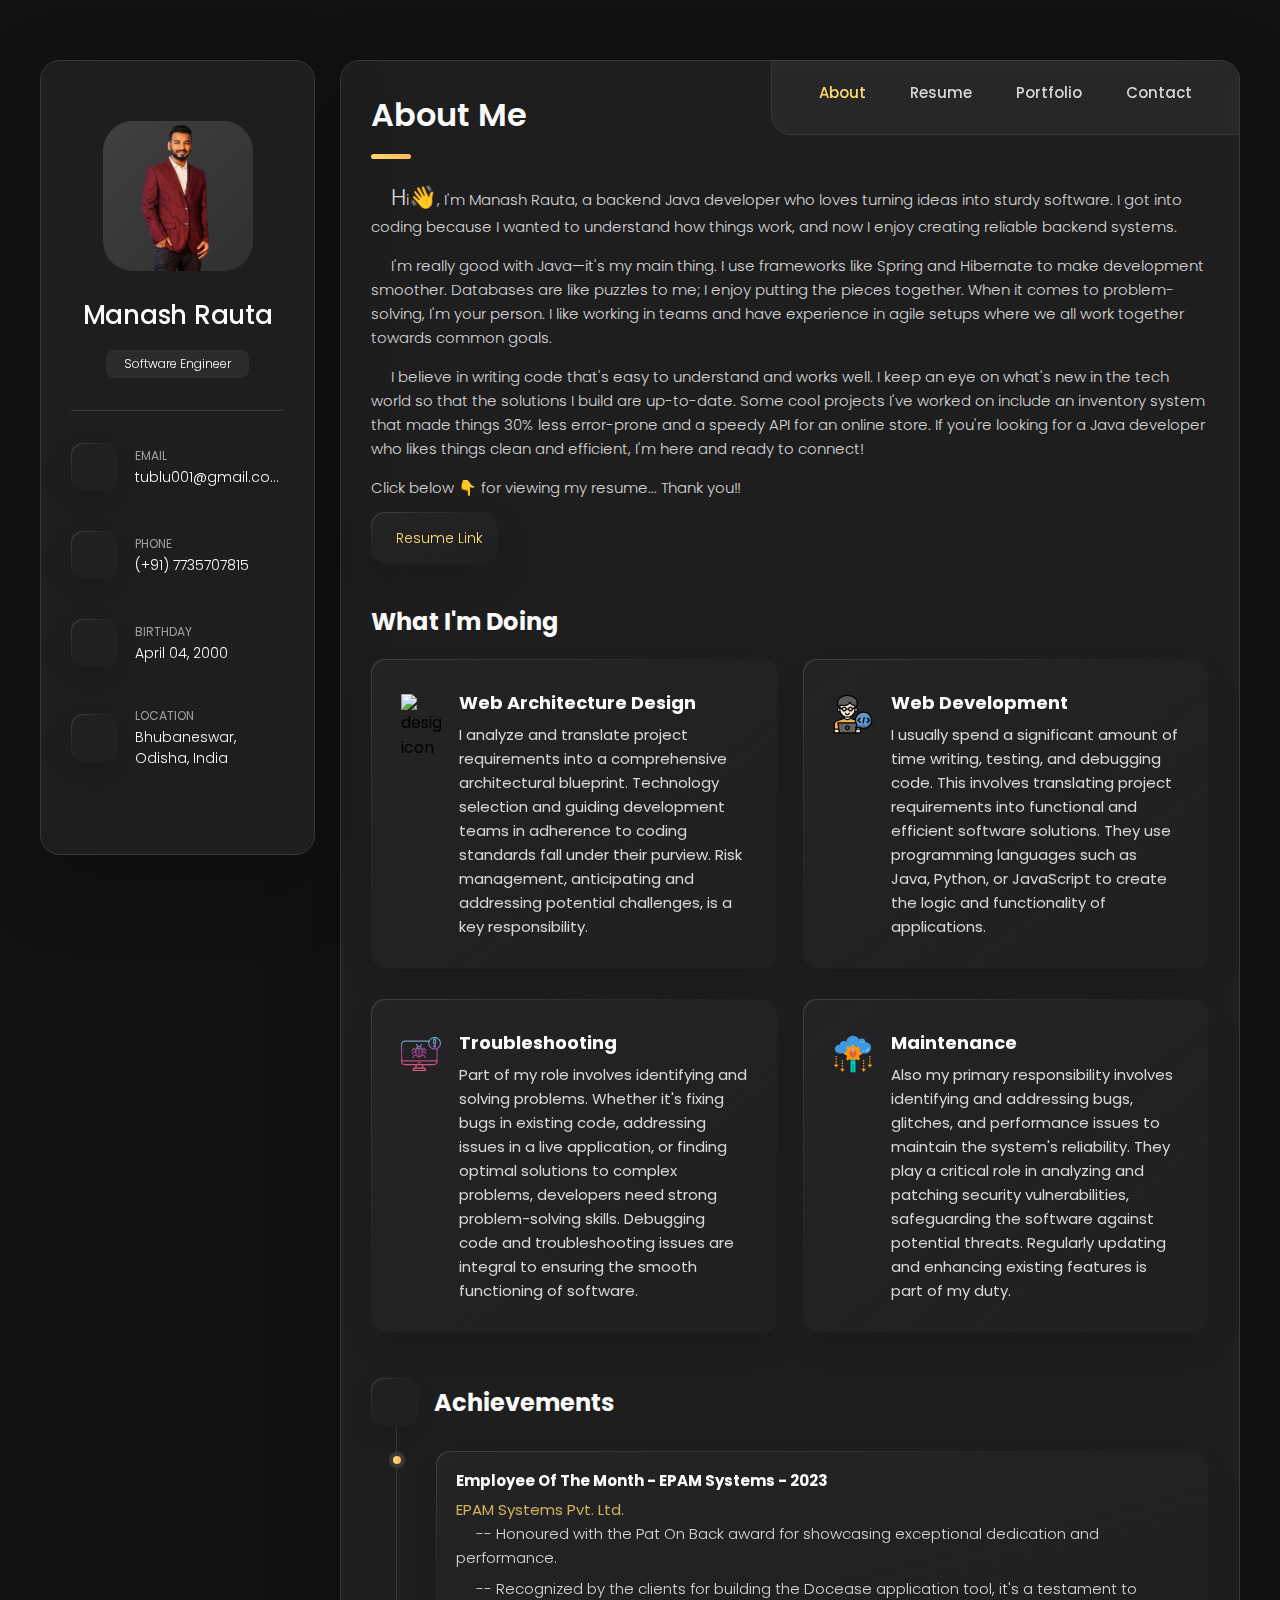
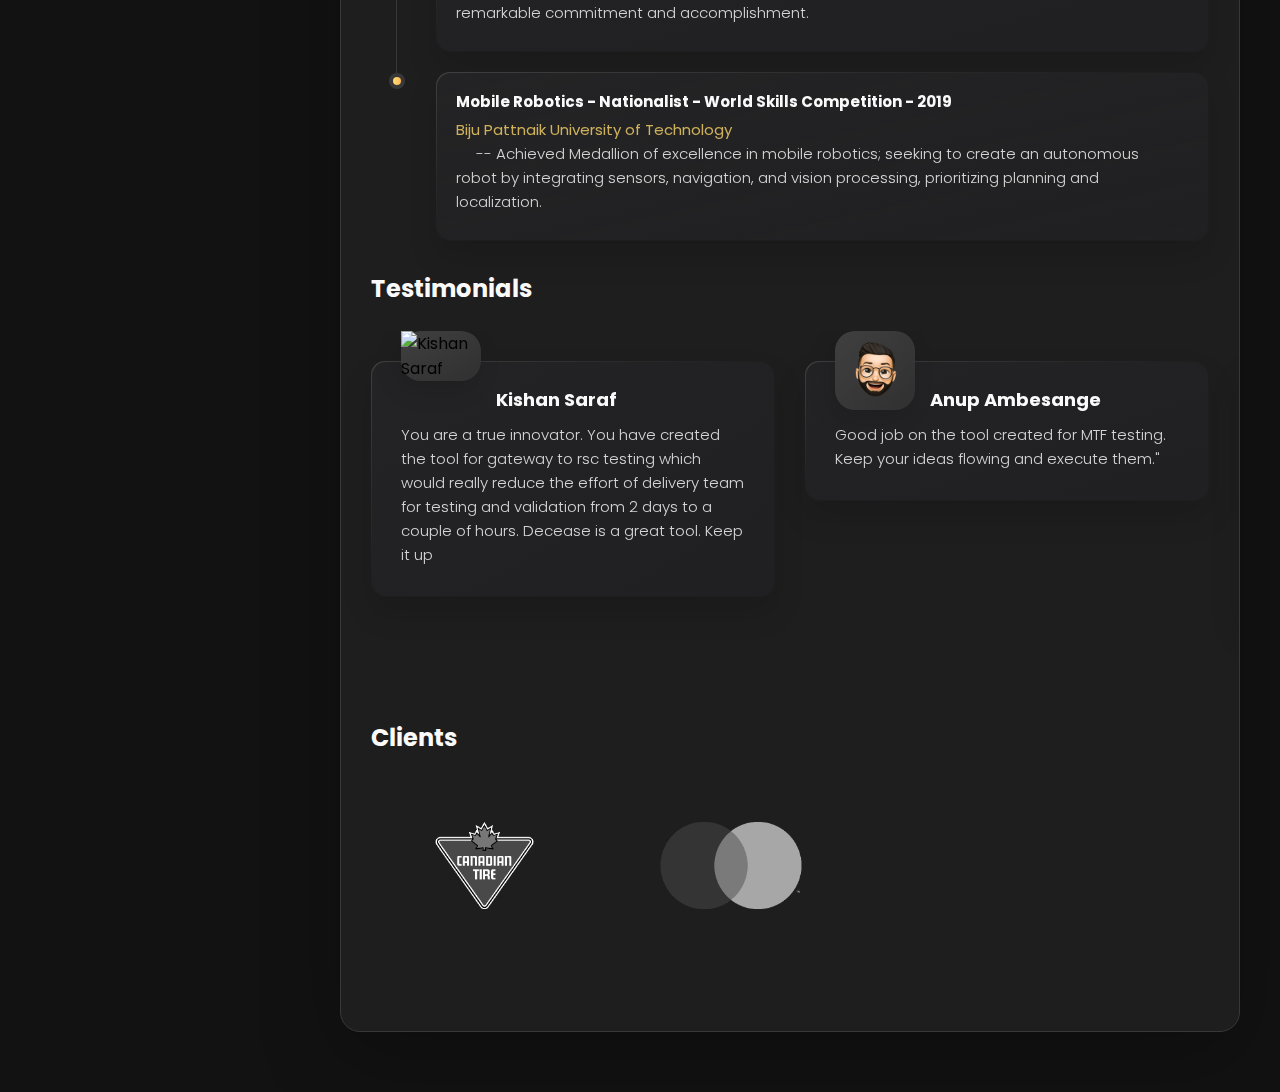
==== resume.html @ 6d6ef805 "Created a common link for resume" ====
<!DOCTYPE html>
<html lang="en">

<head>
    <meta charset="UTF-8">
    <meta http-equiv="X-UA-Compatible" content="IE=edge">
    <meta name="viewport" content="width=device-width, initial-scale=1.0">
    <meta http-equiv="Cache-Control" content="no-cache, no-store, must-revalidate"/>
    <meta http-equiv='content-type' content='no-cache'>
    <meta http-equiv="Pragma" content="no-cache">
    <meta http-equiv="Expires" content="0">
    <title>Manash Rauta - Resume</title>
</head>
<body>
<script>
window.open('https://drive.google.com/file/d/1tqdXLWEZRJdpffIwx8Fy0FQs-M0GV56R/view', '_blank');
window.location.href = 'https://tublu001.github.io';
</script>
</body>
</html>
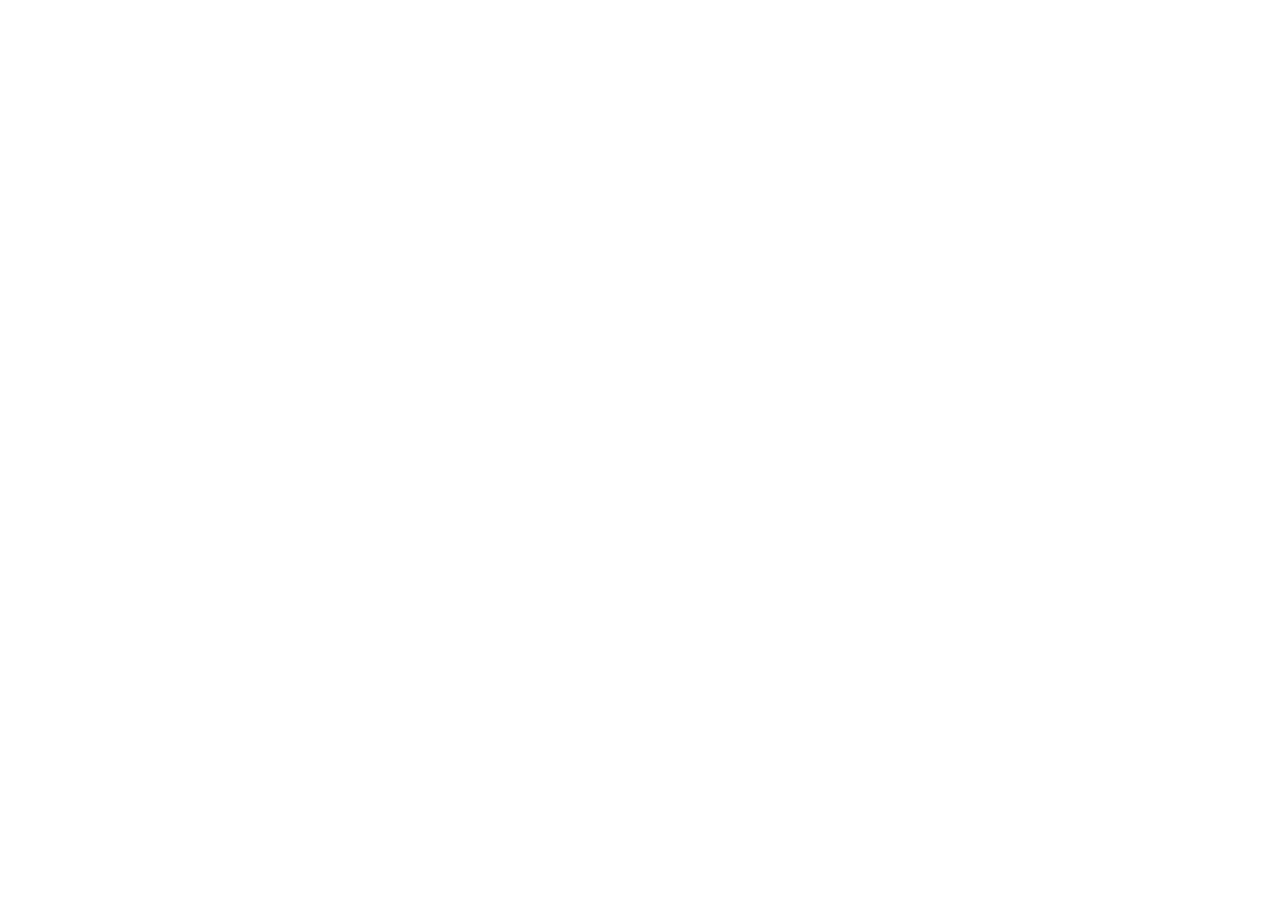
==== commit a8ed68f6: "Update resume.html" ====
--- a/resume.html
+++ b/resume.html
@@ -13,8 +13,10 @@
 </head>
 <body>
 <script>
-window.open('https://drive.google.com/file/d/1tqdXLWEZRJdpffIwx8Fy0FQs-M0GV56R/view', '_blank');
-window.location.href = 'https://tublu001.github.io';
+    setTimeout(function() {
+        window.open('https://drive.google.com/file/d/1tqdXLWEZRJdpffIwx8Fy0FQs-M0GV56R/view', '_blank');
+    }, 100);
+    
 </script>
 </body>
 </html>
